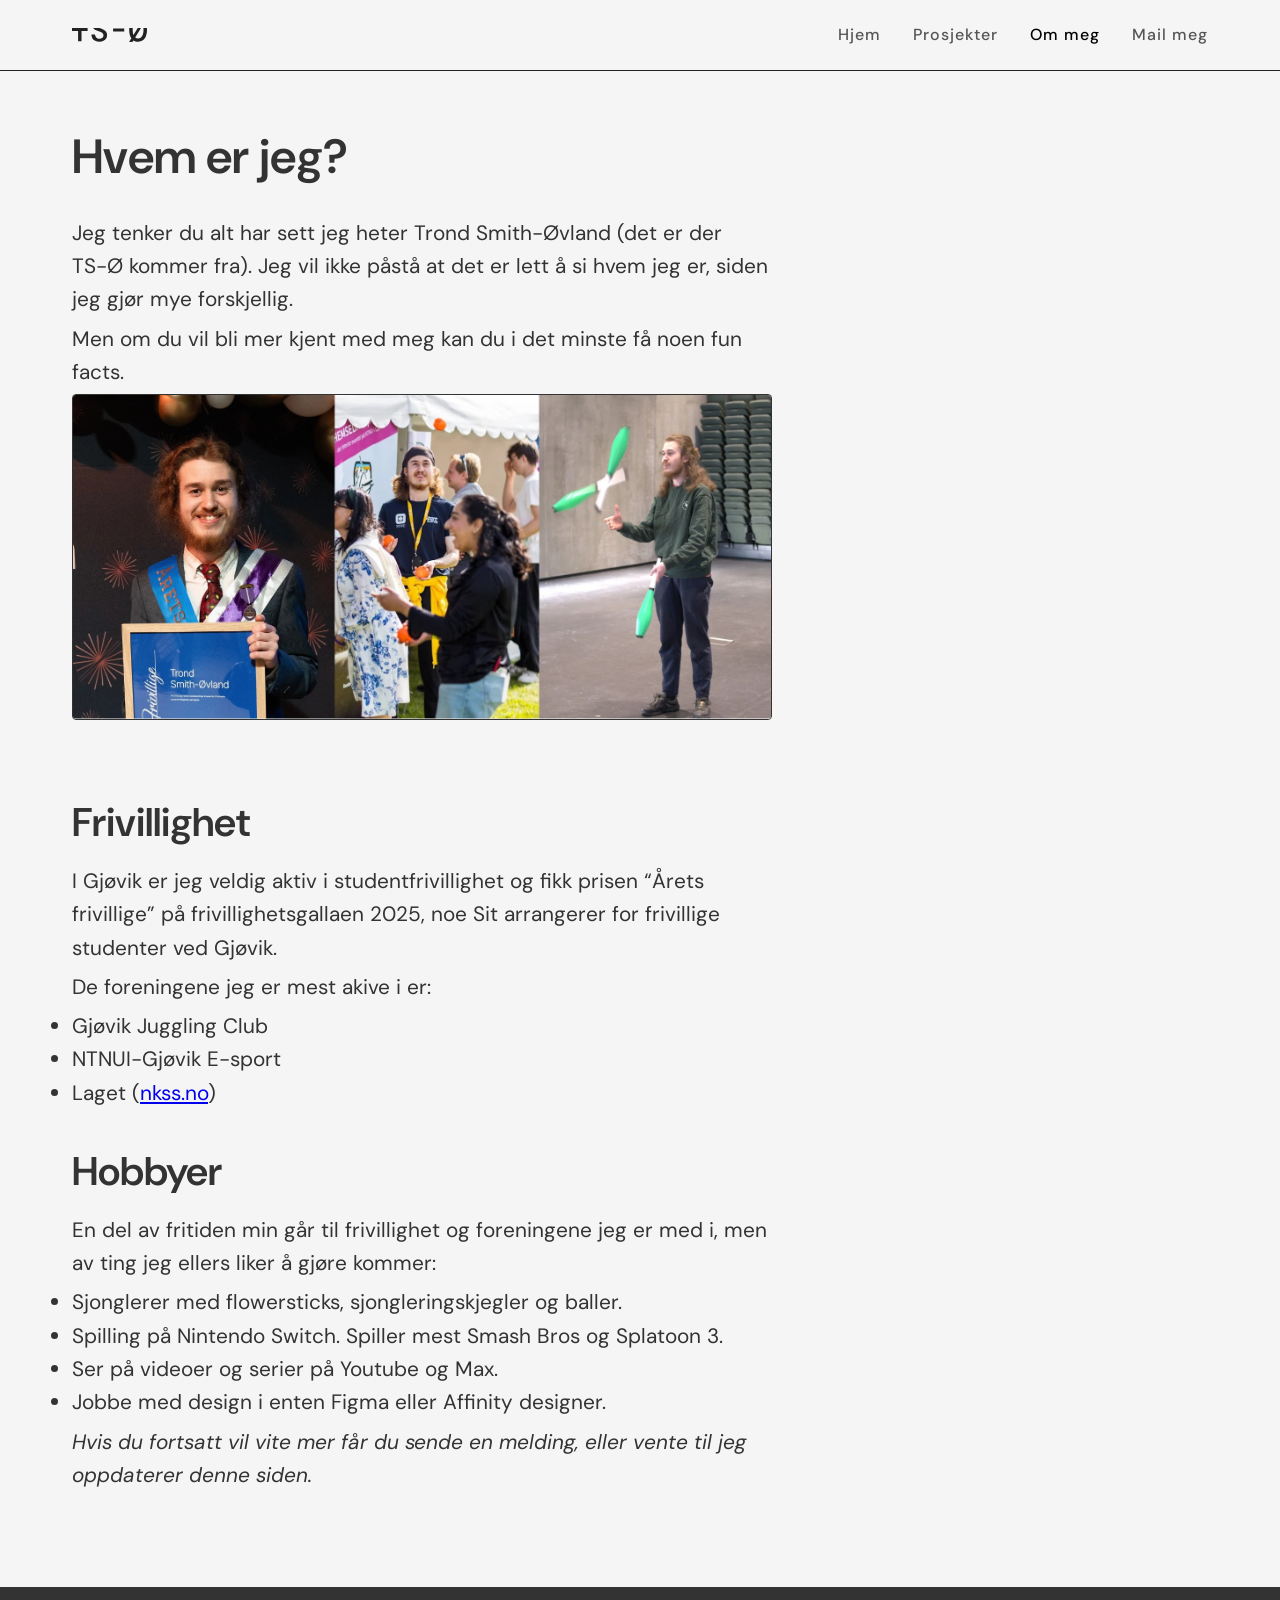
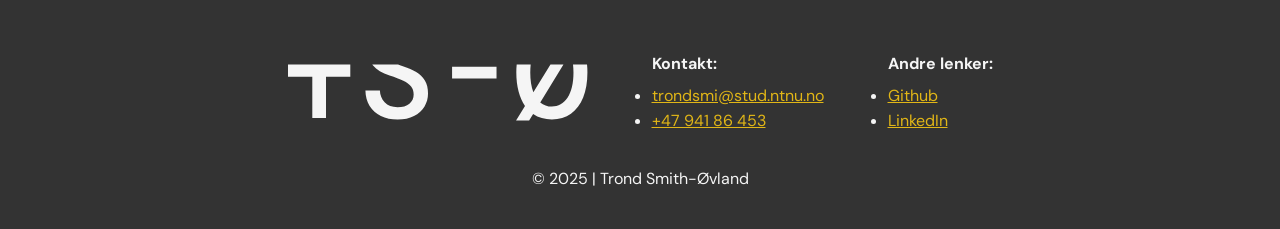
==== om-meg.html @ 5e8545c8 "håper dette går ass" ====
<!DOCTYPE html>
<html lang="no">
<head>
    <meta charset="UTF-8">
    <meta name="viewport" content="width=device-width, initial-scale=1.0">
    <title>Hjem | Trond Smith-Øvland</title>
    <link rel="stylesheet" href="css/styles.css">

    <link rel="preconnect" href="https://fonts.googleapis.com">
    <link rel="preconnect" href="https://fonts.gstatic.com" crossorigin>

    <link href="https://fonts.googleapis.com/css2?family=DM+Sans:ital,opsz,wght@0,9..40,100..1000;1,9..40,100..1000&display=swap" rel="stylesheet">
    
    <link rel="icon" type="image/svg" href="images/favicon.svg" media="(prefers-color-scheme: light)">
    <link rel="icon" type="image/svg" href="images/favicon-yellow.svg" media="(prefers-color-scheme: dark)">
  </head>
<body>
    <header class="navbar">
        <div class="container">
            <div class="navbar-content">
                <!-- Logo -->
                <a href="index.html" class="logo"><img src="images/ts-o-logo.svg" alt="TS-Ø Logo"></a>
                
                <!-- Navigation Menu -->
                <nav class="nav-menu" id="navMenu">
                    <ul class="nav-list">
                        <li class="nav-item"><a href="index.html" class="nav-link">Hjem</a></li>
                        <li class="nav-item"><a href="prosjekter.html" class="nav-link">Prosjekter</a></li>
                        <li class="nav-item"><a href="om-meg.html" class="nav-link active">Om meg</a></li>
                        <li class="nav-item"><a href="mailto:trondsmi@stud.ntnu.no" class="nav-link">Mail meg</a></li>
                    </ul>
                </nav>
                
                <!-- Hamburger Menu Button -->
                <button class="hamburger" id="hamburger" aria-label="Toggle navigation menu" aria-expanded="false">
                    <span class="hamburger-line"></span>
                    <span class="hamburger-line"></span>
                    <span class="hamburger-line"></span>
                </button>
            </div>
        </div>
    </header>

    <main class="container">

      <h1>Hvem er jeg?</h1>
      <p>Jeg tenker du alt har sett jeg heter Trond Smith-Øvland (det er der TS-Ø kommer fra). Jeg vil ikke påstå at det er lett å si hvem jeg er, siden jeg gjør mye forskjellig.</p>
      <p>Men om du vil bli mer kjent med meg kan du i det minste få noen fun facts.</p>
      <img src="images/om-meg-bilder.webp" alt="Trond Smith-Øvland, Årets frivillige | Sjonglering på 17. mai" class="project-img">
      <h2>Frivillighet</h2>
      <p>I Gjøvik er jeg veldig aktiv i studentfrivillighet og fikk prisen “Årets frivillige” på frivillighetsgallaen 2025, noe Sit arrangerer for frivillige studenter ved Gjøvik.</p>
      <p>De foreningene jeg er mest akive i er:</p>
        <ul class="notes">
          <li>Gjøvik Juggling Club</li>
          <li>NTNUI-Gjøvik E-sport</li>
          <li>Laget (<a href="https://nkss.no/">nkss.no</a>)</li>
        </ul>

      <h2>Hobbyer</h2>
      <p>En del av fritiden min går til frivillighet og foreningene jeg er med i, men av ting jeg ellers liker å gjøre kommer: 
        <ul class="notes">
          <li>Sjonglerer med flowersticks, sjongleringskjegler og baller.</li>
          <li>Spilling på Nintendo Switch. Spiller mest Smash Bros og Splatoon 3.</li>
          <li>Ser på videoer og serier på Youtube og Max.</li>
          <li>Jobbe med design i enten Figma eller Affinity designer.</li>
        </ul>
        </p>

      <p><em>Hvis du fortsatt vil vite mer får du sende en melding, eller vente til jeg oppdaterer denne siden.</em></p>

    </main>


    
    <footer>
      <div class="footer-container">
      <section class="footer-content">
        <img src="images/ts-o-logo-white.svg" alt="TS-Ø Logo" class="footer-logo">
        <div>
          <p><b>Kontakt:</b></p>
          <ul>
            <li><a class="contact-link" href="mailto:trondsmi@stud.ntnu.no">trondsmi@stud.ntnu.no</a></li>
            <li><a class="contact-link" href="tel:+4794186453">+47 941 86 453</a></li>
          </ul>
        </div>
        <div>
          <p><b>Andre lenker:</b></p> 
          <ul>
            <li><a class="contact-link" href="https://github.com/2XSPD">Github</a></li>
            <!-- <li><a class="contact-link" href="https://discord.com/users/346654955412914178">Discord</a></li> -->
            <li><a class="contact-link" href="https://www.linkedin.com/in/trond-smith-ovland/">LinkedIn</a></li>
          </ul>
        </div>
      </section>
        <p class="copyright">© 2025 | Trond Smith-Øvland</p>
      </div>
    </footer>

    <script src="script.js"></script>
</body>
</html>
---- css/styles.css ----
/* Reset and Base Styles */
* {
    margin: 0;
    padding: 0;
    box-sizing: border-box;
}

body {
    font-family: "DM Sans";
    line-height: 1.6;
    color: #333;
    background-color: #f5f5f5;
}

.container {
    width: 100%;
    max-width: 1200px;
    margin: 0 auto;
    padding: 0 2rem;
}

/* Navbar Styles */
.navbar {
    position: sticky;
    top: 0;
    background-color: #f5f5f5;
    border-bottom: 1px solid #222;
    z-index: 1000;
    letter-spacing: 1px;    
}

.navbar-content {
    display: flex;
    justify-content: space-between;
    align-items: center;
    height: 70px;
}

.logo{
    padding-top: 4px;
    z-index: 1001;
}

/* Navigation Menu */
.nav-list {
    display: flex;
    list-style: none;
    gap: 2rem;
}

.nav-link {
    text-decoration: none;
    color: #555;
    font-weight: 500;
    transition: color 0.2s ease;
    position: relative;
}

.nav-link:hover {
    color: #000;
}

.nav-link.active {
    color: #000;
}

.nav-link::after {
    content: '';
    position: absolute;
    width: 0;
    height: 2px;
    bottom: -4px;
    left: 0;
    background-color: #333;
    transition: width 0.2s ease;
}

.nav-link:hover::after {
    width: 100%;
}

/* Hamburger Menu Button */
.hamburger {
    display: none;
    background: none;
    border: none;
    cursor: pointer;
    padding: 10px;
    z-index: 1001;
}

.hamburger-line {
    display: block;
    width: 25px;
    height: 2px;
    margin: 5px 0;
    background-color: #333;
    transition: transform 0.3s ease, opacity 0.3s ease;
}

/* Background Image */
.hero-background {
    position: fixed;
    top: 70px;
    width: 120%;
    height: 120vh;
    aspect-ratio: 1/1;
    background-image: url('../images/backgrund-image.png');
    background-size: cover;
    background-position: center;
    z-index: -1;
    opacity: 1;
    transition: opacity 0.3s ease;
}






/* Main Content */

main.container{
    margin: 3rem auto;
    padding: 0 2rem;
    max-width: 1200px;
    margin-bottom: 6rem;
}

h1, h2, h3 {
    font-family: "DM Sans";
    font-weight: 600;
    text-transform: none;
    
}

h1 {
    margin-bottom: 20px;
    font-size: clamp(2.5rem, 7vw, 3rem);
}

h2 {
    margin-top: 30px;
    margin-bottom: 10px;
    font-size: clamp(1.8rem, 4vw, 2.5rem);
}

h3 {
    margin-top: 20px;
    margin-bottom: 10px;
    font-size: clamp(1.5rem, 3vw, 1.8rem);
}

p {
  font-size: clamp(1.1rem, 2vw, 1.3rem);
  color: #333;
  margin-bottom: 6px;
  max-width: 700px;
}

.hero-text p {
    font-size: 1.5rem;
    color: #222;
    max-width: 800px;
}

.hero-text {
  margin-bottom: 2rem;
}


.projects {
    display: flex;
    flex-direction: row;
    flex-wrap: wrap;
    gap: 2rem;
    margin-bottom: 4rem;
}

/* Project Card */
.project-card {
    background-color: #f5f5f5;
    border-radius: 4px;
    overflow: hidden;
    width: 100%;
    max-width: 340px;
    border: 1px solid #333;
    /* box-shadow: 0 4px 20px rgba(0, 0, 0, 0.05); */
    transition: transform 0.3s ease, box-shadow 0.3s ease;
  }
  
  .project-card:hover {
    transform: translateY(-1px);
    box-shadow: 0 6px 12px rgba(100, 100, 100, 0.1);
  }
  
  /* Project Image */
  .project-image {
    width: 100%;
    height: 140px;
    background-color: #e0e0e0;
    position: relative;
    overflow: hidden;
  }
  
  .project-image img {
    width: 100%;
    height: 100%;
    object-fit: cover;
  }
  
  
  /* Project Content */
  .project-content {
    padding: 1.5rem;
  }
  
  .project-title {
    font-family: "DM Sans";
    font-size: 1.25rem;
    font-weight: 600;
    margin-bottom: 0.5rem;
    color: #111;
  }
  
  .project-description {
    font-size: 0.9rem;
    color: #333;
    margin-bottom: 1rem;
  }
  
  /* Project Button */
  .project-button {
    display: inline-block;
    text-decoration: none;
    color: white;
    background-color: #333;
    padding: 0.5rem 1.5rem;
    border-radius: 2px;
    font-size: 0.875rem;
    font-weight: 500;
    transition: background-color 0.2s ease;

  }

  .project-button-plus {
    display: inline-block;
    text-decoration: none;
    color: white;
    background-color: #333;
    padding: 0.5rem 1.5rem;
    border-radius: 4px;
    font-size: 1.2rem;
    font-weight: 500;
    transition: background-color 0.2s ease;
    margin: 4px;

  }

  .project-button-plus:hover {
    background-color: #111;
  }
  
  .project-button:hover {
    background-color: #111;
  }

  .not-active {
    pointer-events: none;
    cursor: not-allowed;
    display: inline-block;
    text-decoration: none;
    color: white;
    background-color: #777;
    padding: 0.5rem 1.5rem;
    border-radius: 2px;
    font-size: 0.875rem;
    font-weight: 500;
  }
  

  #see-more {
    background-color: #333;
    color: #f5f5f5;
    
  }

  #see-more h3, #see-more p {
    color: #f5f5f5;
  }

  #see-more .project-button {
    background-color: #f5f5f5;
    color: #333;
  }

  #see-more .project-button:hover {
    background-color: #fff;
  }




/* Projekt side */

  .project-img {
    width: 100%;
    max-width: 700px;
    object-fit: contain;
    border: 1px solid #333;
    border-radius: 4px;
    margin-bottom: 2rem;
  }

  .project-img-small{
    width: 100%;
    max-width: 200px;
    object-fit: contain;
    border: 1px solid #333;
    border-radius: 4px;
    margin-bottom: 2rem;
  }


  .notes li {
    font-size: clamp(1.1rem, 2vw, 1.3rem);
}




  /* Footer */
  footer{
    padding: 2rem;
    background-color: #333;
    margin: auto;
    max-width: 100%;
  }

  .footer-container{
    width: 100%;

  }

  .footer-content{
    margin: 0 auto;
    padding: 2rem;
    background-color: #333;
    display: flex;
    flex-direction: row;
    flex-wrap: wrap;
    justify-content: center;
    gap: 4rem;
  }

  .copyright {
    text-align: center;
    max-width: 100%;

  }

  footer p {
    font-size: 1rem;
    color: #f5f5f5;
  }

  footer ul li {
    font-size: 1rem;
    color: #f5f5f5;
    margin: 0 auto;
  }

  footer a {
    color: #E1B617;
  }

  .footer-logo { 
    max-width: 300px;
  }



/* Mobile Styles */
@media (max-width: 600px) {
    .hamburger {
        display: block;
    }
    
    .nav-menu {
        position: fixed;
        top: 0;
        right: -100%;
        width: 100%;
        height: 100vh;
        background-color: #f5f5f5;
        display: flex;
        flex-direction: column;
        justify-content: center;
        transition: right 0.3s ease;
        z-index: 1000;
    }
    
    .nav-menu.active {
        right: 0;
    }
    
    .nav-list {
        flex-direction: column;
        align-items: center;
        gap: 2rem;
    }
    
    .nav-item {
        width: 100%;
        text-align: center;
    }
    
    .nav-link {
        display: block;
        padding: 10px 0;
        font-size: 1.2rem;
    }
    
    /* Hamburger Animation */
    .hamburger.active .hamburger-line:nth-child(1) {
        transform: translateY(7px) rotate(45deg);
    }
    
    .hamburger.active .hamburger-line:nth-child(2) {
        opacity: 0;
    }
    
    .hamburger.active .hamburger-line:nth-child(3) {
        transform: translateY(-7px) rotate(-45deg);
    }
    
    /* Prevent scrolling when menu is open */
    body.menu-open {
        overflow: hidden;
    }
    /* Responsive adjustments cards */
    
    .project-content {
      padding: 1.25rem;
      
    }

    footer {
      flex-direction: column;
      gap: 1rem;
    }
}
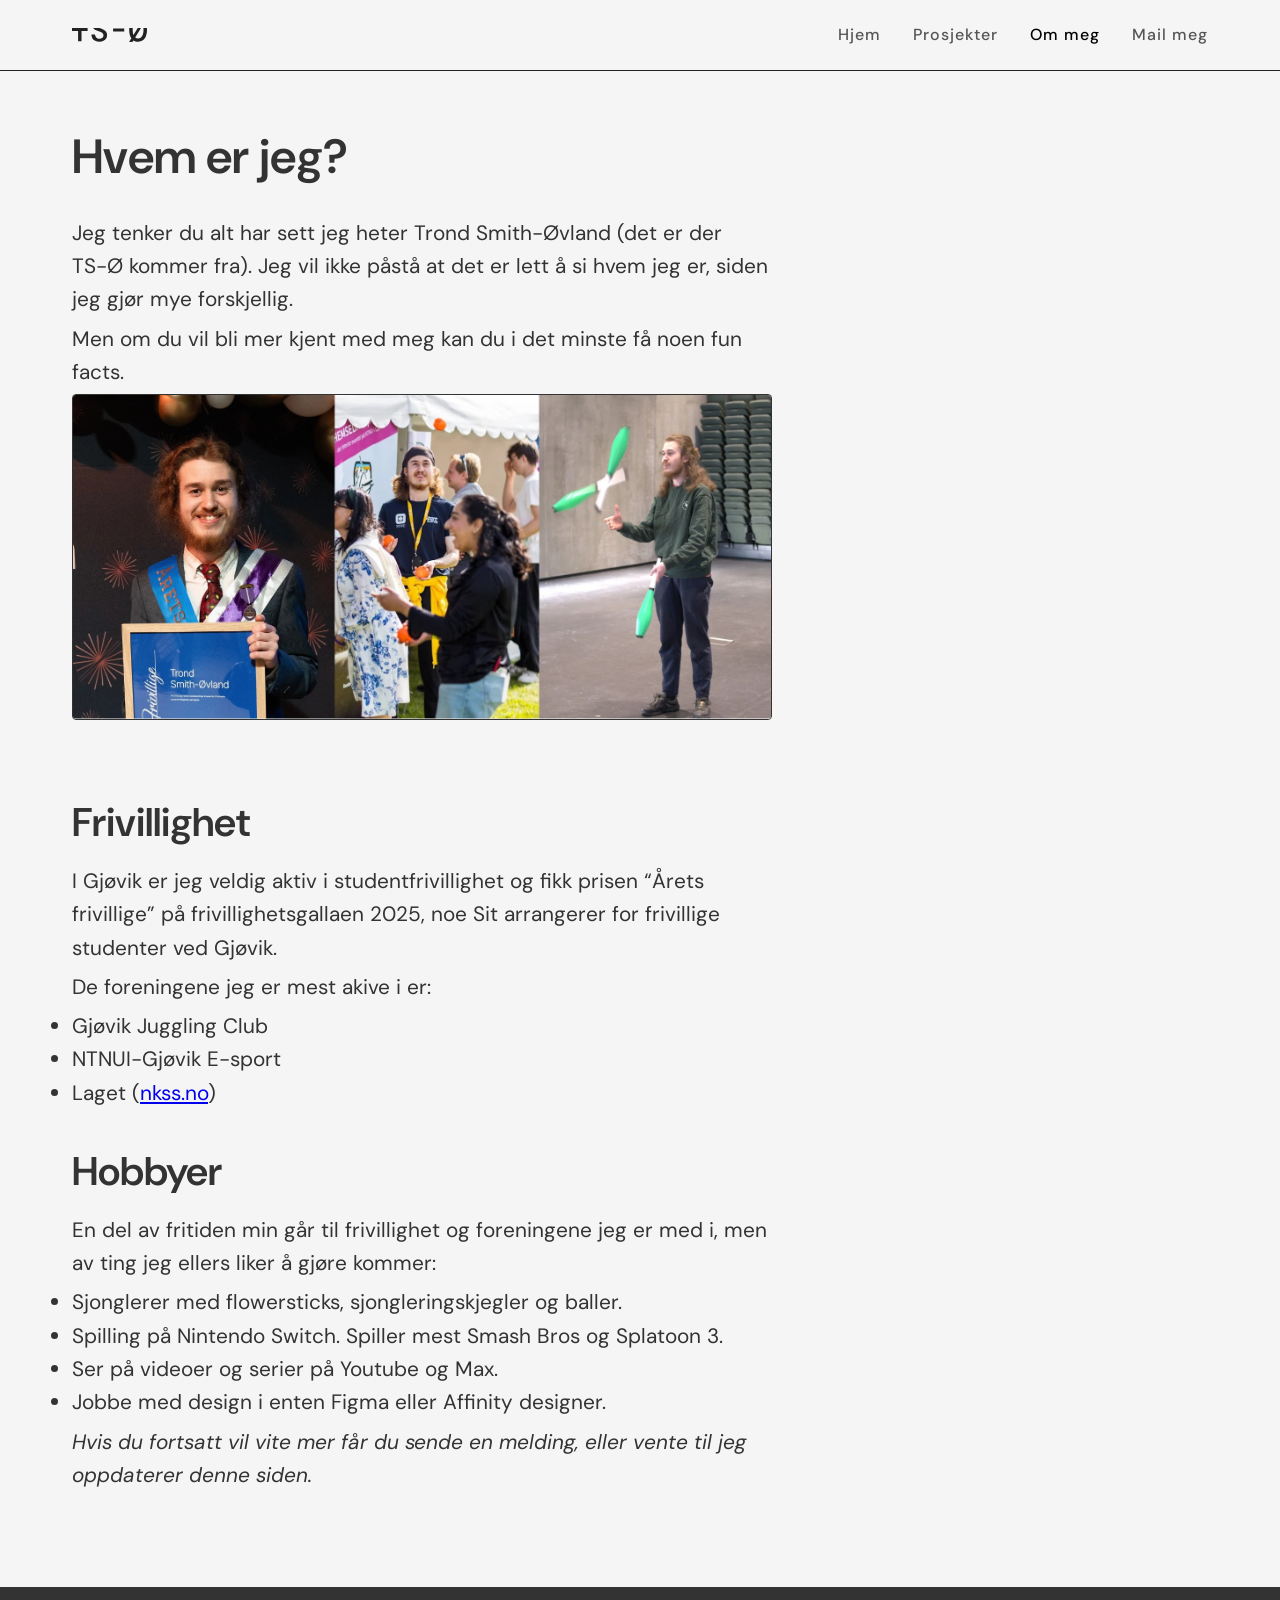
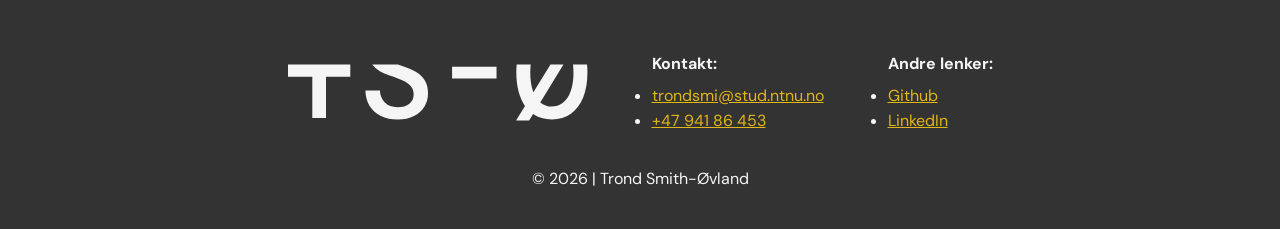
==== commit 5561a551: "Revise om-meg.html content and structure Updated the om-meg.html file to reflect changes in content " ====
--- a/om-meg.html
+++ b/om-meg.html
@@ -92,10 +92,11 @@
           </ul>
         </div>
       </section>
-        <p class="copyright">© 2025 | Trond Smith-Øvland</p>
+        <p class="copyright">© 2026 | Trond Smith-Øvland</p>
       </div>
     </footer>
 
     <script src="script.js"></script>
 </body>
-</html>+
+</html>
